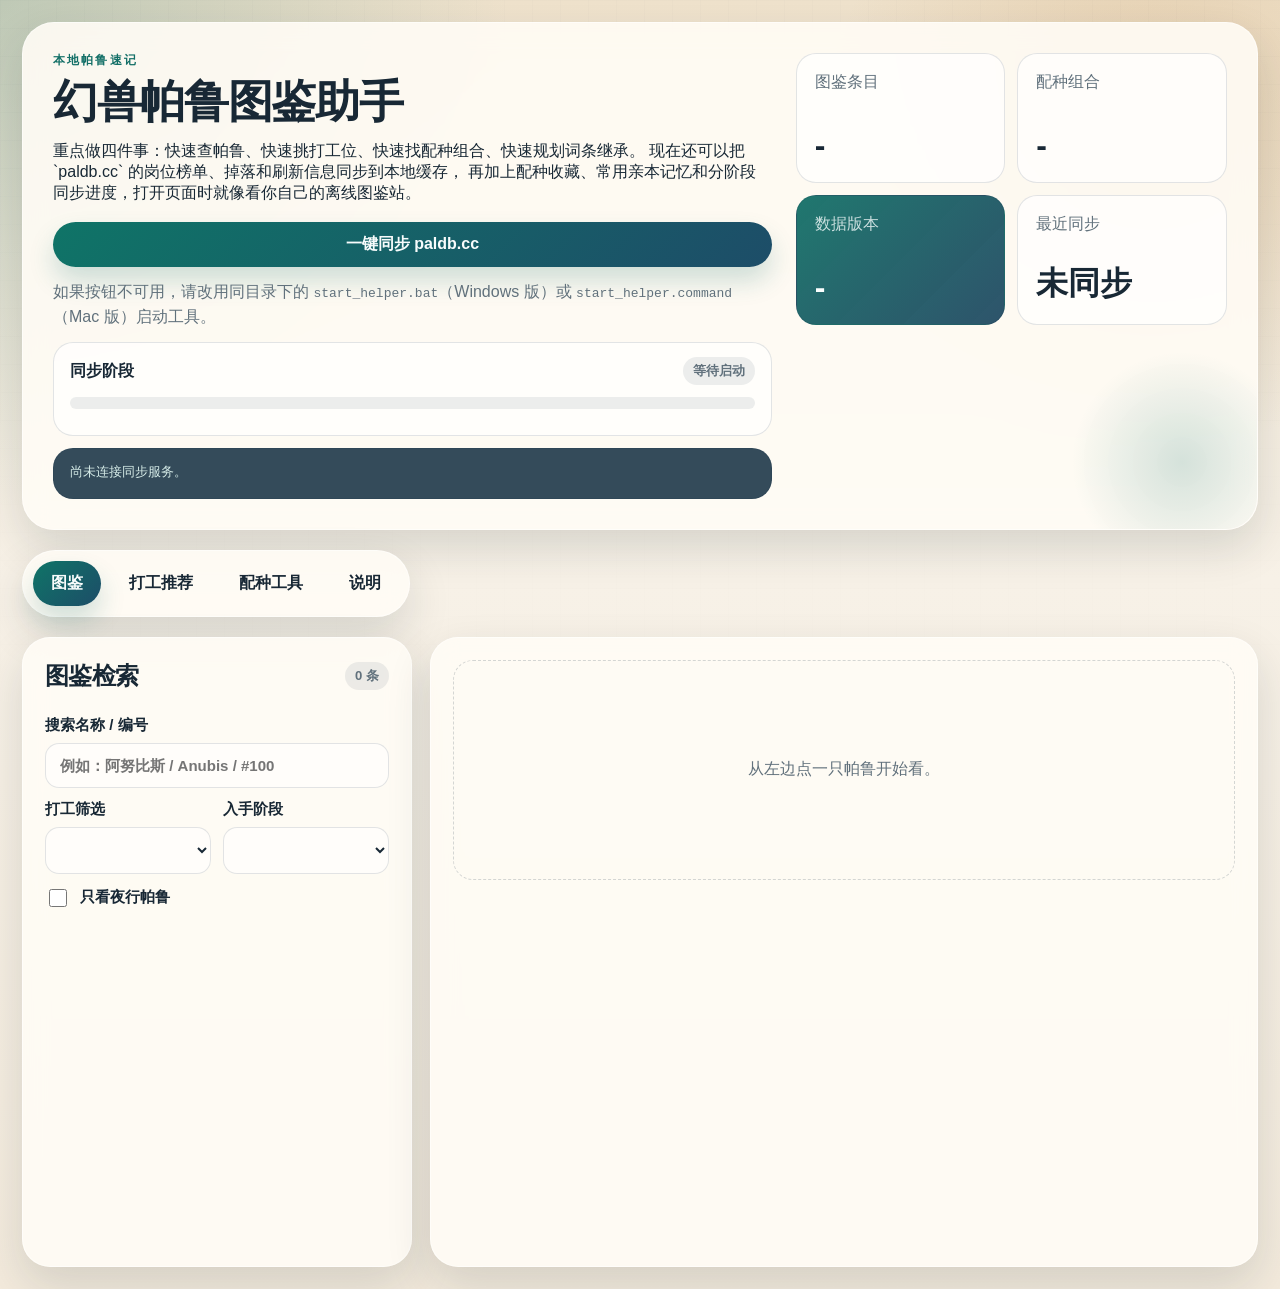
==== index.html @ 6e7c90f3 "Add Palworld desktop helper build pipeline" ====
<!DOCTYPE html>
<html lang="zh-CN">
<head>
  <meta charset="UTF-8">
  <meta name="viewport" content="width=device-width, initial-scale=1.0">
  <title>幻兽帕鲁图鉴助手</title>
  <link rel="stylesheet" href="./styles.css?v=20260331i">
</head>
<body>
  <div class="page-shell">
    <header class="hero">
      <div class="hero-copy">
        <p class="eyebrow">本地帕鲁速记</p>
        <h1>幻兽帕鲁图鉴助手</h1>
        <p>
          重点做四件事：快速查帕鲁、快速挑打工位、快速找配种组合、快速规划词条继承。
          现在还可以把 `paldb.cc` 的岗位榜单、掉落和刷新信息同步到本地缓存，
          再加上配种收藏、常用亲本记忆和分阶段同步进度，打开页面时就像看你自己的离线图鉴站。
        </p>
        <div class="hero-actions">
          <button id="sync-button" class="action-button primary" type="button">一键同步 paldb.cc</button>
          <p id="sync-help" class="field-help">
            如果按钮不可用，请改用同目录下的 <code>start_helper.bat</code>（Windows 版）或 <code>start_helper.command</code>（Mac 版）启动工具。
          </p>
          <section id="sync-progress" class="sync-progress-shell" aria-label="同步进度">
            <div class="sync-progress-head">
              <strong>同步阶段</strong>
              <span id="sync-progress-summary" class="badge">等待启动</span>
            </div>
            <div class="sync-progress-track">
              <span id="sync-progress-fill" class="sync-progress-fill"></span>
            </div>
            <div id="sync-stage-list" class="sync-stage-list"></div>
          </section>
          <pre id="sync-log" class="sync-log">尚未连接同步服务。</pre>
        </div>
      </div>
      <div class="hero-stats">
        <article class="stat-card">
          <span>图鉴条目</span>
          <strong id="meta-pal-count">-</strong>
        </article>
        <article class="stat-card">
          <span>配种组合</span>
          <strong id="meta-breed-count">-</strong>
        </article>
        <article class="stat-card accent">
          <span>数据版本</span>
          <strong id="meta-version">-</strong>
        </article>
        <article class="stat-card">
          <span>最近同步</span>
          <strong id="meta-sync-status">未同步</strong>
        </article>
      </div>
    </header>

    <nav class="tabs">
      <button class="tab-button active" data-view="dex">图鉴</button>
      <button class="tab-button" data-view="workers">打工推荐</button>
      <button class="tab-button" data-view="breeding">配种工具</button>
      <button class="tab-button" data-view="about">说明</button>
    </nav>

    <main>
      <section id="view-dex" class="view active">
        <div class="layout-two">
          <aside class="panel panel-list">
            <div class="panel-head">
              <h2>图鉴检索</h2>
              <span id="dex-count-badge" class="badge">0 条</span>
            </div>
            <div class="control-stack">
              <label>
                搜索名称 / 编号
                <input id="dex-search" type="text" placeholder="例如：阿努比斯 / Anubis / #100">
              </label>
              <div class="control-grid">
                <label>
                  打工筛选
                  <select id="dex-job-filter"></select>
                </label>
                <label>
                  入手阶段
                  <select id="dex-stage-filter"></select>
                </label>
              </div>
              <label class="checkbox-row">
                <input id="dex-night-filter" type="checkbox">
                <span>只看夜行帕鲁</span>
              </label>
            </div>
            <div id="dex-list" class="pal-list"></div>
          </aside>

          <section class="panel detail-panel">
            <div id="pal-detail" class="detail-empty">从左边点一只帕鲁开始看。</div>
          </section>
        </div>
      </section>

      <section id="view-workers" class="view">
        <div class="layout-two">
          <section class="panel">
            <div class="panel-head">
              <h2>打工推荐</h2>
              <span class="badge accent-badge">按岗位筛</span>
            </div>
            <div class="control-grid wide-gap">
              <label>
                目标岗位
                <select id="worker-job-filter"></select>
              </label>
              <label>
                当前阶段
                <select id="worker-stage-filter"></select>
              </label>
            </div>
            <label class="checkbox-row">
              <input id="worker-night-filter" type="checkbox">
              <span>夜班优先</span>
            </label>
            <p id="worker-ranking-note" class="field-help"></p>
            <div id="worker-results" class="recommend-grid"></div>
          </section>

          <aside class="panel">
            <div class="panel-head">
              <h2>牧场常用位</h2>
              <span class="badge">手动整理</span>
            </div>
            <div id="farm-specialists" class="farm-grid"></div>

            <div class="panel-subsection">
              <h3>打工思路</h3>
              <div id="work-tips" class="tip-list"></div>
            </div>
          </aside>
        </div>
      </section>

      <section id="view-breeding" class="view">
        <div class="layout-breeding">
          <section class="panel">
            <div class="panel-head">
              <h2>查目标直出组合</h2>
              <span class="badge accent-badge">精确配种表</span>
            </div>
            <div class="control-grid wide-gap">
              <label>
                目标帕鲁
                <select id="breeding-child-select"></select>
              </label>
              <label>
                结果排序
                <select id="breeding-child-sort">
                  <option value="ease">好配优先</option>
                  <option value="early">前期父母优先</option>
                  <option value="clean">避开自体优先</option>
                  <option value="favorite">收藏优先</option>
                </select>
              </label>
            </div>
            <div id="featured-targets" class="chip-row"></div>
            <div id="breeding-child-results" class="combo-grid"></div>
          </section>

          <section class="panel">
            <div class="panel-head">
              <h2>查父母会出什么</h2>
              <span class="badge">双向查</span>
            </div>
            <div class="control-grid wide-gap">
              <label>
                亲本 1
                <select id="breeding-parent-1"></select>
              </label>
              <label>
                亲本 2
                <select id="breeding-parent-2"></select>
              </label>
            </div>
            <div class="control-grid wide-gap compact-controls">
              <label>
                子代排序
                <select id="breeding-pair-sort">
                  <option value="stage">前期优先</option>
                  <option value="work">实用度优先</option>
                  <option value="number">图鉴编号</option>
                  <option value="favorite">收藏优先</option>
                </select>
              </label>
              <div class="memory-note">
                <span class="badge">本地记忆</span>
                <p class="field-help">会自动记住你常用的亲本组合，也可以把喜欢的结果单独收藏。</p>
              </div>
            </div>
            <div id="breeding-pair-results" class="pair-result"></div>

            <div class="panel-subsection">
              <div class="panel-head">
                <h3>收藏与常用</h3>
                <div class="memory-toolbar">
                  <span class="badge">本地保存</span>
                  <button id="clear-favorites" class="mini-button" type="button">清空收藏</button>
                  <button id="clear-recents" class="mini-button" type="button">清空常用</button>
                </div>
              </div>
              <div class="memory-layout">
                <section class="memory-block">
                  <h4>收藏组合</h4>
                  <div id="favorite-combos" class="memory-grid"></div>
                </section>
                <section class="memory-block">
                  <h4>常用亲本</h4>
                  <div id="recent-pairs" class="memory-grid"></div>
                </section>
              </div>
            </div>
          </section>

          <section class="panel panel-span-all">
            <div class="panel-head">
              <h2>词条继承攻略</h2>
              <span class="badge accent-badge">本地规划工具</span>
            </div>
            <div class="trait-guide-grid">
              <div class="trait-guide-inputs">
                <label>
                  目标词条
                  <textarea id="trait-target-input" rows="4" placeholder="每行一个，或用逗号分隔，例如：工匠精神，社畜，认真，节食"></textarea>
                </label>

                <div class="trait-preset-block">
                  <div class="panel-head compact-head">
                    <h3>常用模板</h3>
                    <span class="badge">一键填充</span>
                  </div>
                  <div id="trait-preset-list" class="chip-row"></div>
                </div>

                <div class="control-grid wide-gap">
                  <label>
                    毕业目标
                    <select id="trait-goal-select">
                      <option value="two">先稳 2 词条</option>
                      <option value="three">3 词条成型</option>
                      <option value="four">4 词条毕业</option>
                    </select>
                  </label>
                  <label>
                    规划方向
                    <select id="trait-role-select">
                      <option value="worker">打工</option>
                      <option value="combat">战斗</option>
                      <option value="mount">坐骑</option>
                      <option value="general">通用</option>
                    </select>
                  </label>
                </div>

                <div class="memory-toolbar">
                  <button id="trait-swap-button" class="mini-button primary" type="button">交换 A / B</button>
                  <button id="trait-clear-button" class="mini-button rose" type="button">清空攻略</button>
                </div>

                <label>
                  亲本 A 已有词条
                  <textarea id="trait-parent1-input" rows="4" placeholder="例如：工匠精神，认真"></textarea>
                </label>

                <label>
                  亲本 B 已有词条
                  <textarea id="trait-parent2-input" rows="4" placeholder="例如：社畜，节食"></textarea>
                </label>
              </div>

              <div class="trait-guide-output">
                <div id="trait-guide-summary" class="guide-card-grid"></div>
                <div id="trait-guide-steps" class="tip-list"></div>
              </div>
            </div>
          </section>
        </div>
      </section>

      <section id="view-about" class="view">
        <div class="layout-two">
          <section class="panel">
            <div class="panel-head">
              <h2>怎么用</h2>
              <span class="badge">本地离线优先</span>
            </div>
            <div class="tip-list">
              <article class="tip-card">
                <h3>图鉴页</h3>
                <p>搜名称、图鉴编号或英文名，右侧会显示打工适应性、野外等级区间，以及同步回来的刷新概览、掉落和昼夜信息。</p>
              </article>
              <article class="tip-card">
                <h3>打工推荐页</h3>
                <p>按岗位和阶段筛选；如果你跑过同步脚本，这里会优先采用 paldb.cc 的岗位榜单顺序。</p>
              </article>
              <article class="tip-card">
                <h3>配种页</h3>
                <p>既能反查“某只帕鲁怎么直出”，也能正查“这对父母会出什么”。现在还支持排序、收藏组合和常用亲本记忆。</p>
              </article>
              <article class="tip-card">
                <h3>同步数据</h3>
                <p>运行同目录下的 `sync_paldb.py`，或直接点击顶部“一键同步 paldb.cc”，就能把榜单、详情和本地地图缓存刷新到最新。</p>
              </article>
              <article class="tip-card">
                <h3>词条继承攻略</h3>
                <p>填入目标词条和两只亲本当前已有的词条后，页面会给出覆盖情况、杂词条压力、推荐亲本分工和下一步配种节奏。</p>
              </article>
            </div>
          </section>

          <section class="panel">
            <div class="panel-head">
              <h2>数据说明</h2>
              <span class="badge">来源透明</span>
            </div>
            <div id="source-list" class="source-list"></div>
            <div class="panel-subsection">
              <h3>注意</h3>
              <div class="tip-list">
                <article class="tip-card">
                  <p>如果你还没做过同步，页面会先显示本地基础数据；同步完成后会自动优先显示 paldb.cc 的刷新、掉落和岗位榜单缓存。</p>
                </article>
                <article class="tip-card">
                  <p>词条继承攻略目前是本地规划工具，侧重“拆目标、看覆盖、清杂词”，不会替你穷举所有中间代，但足够用来安排毕业路线。</p>
                </article>
              </div>
            </div>
          </section>
        </div>
      </section>
    </main>
  </div>

  <script src="./data.js?v=20260331i"></script>
  <script src="./synced-data.js?v=20260331i"></script>
  <script src="./app.js?v=20260331i"></script>
</body>
</html>
---- styles.css ----
:root {
  --bg: #f4ede1;
  --surface: rgba(255, 252, 246, 0.9);
  --surface-strong: #fffdfa;
  --line: rgba(17, 45, 64, 0.12);
  --text: #182835;
  --muted: #61717c;
  --teal: #126f67;
  --teal-soft: rgba(18, 111, 103, 0.12);
  --amber: #bc7d2f;
  --amber-soft: rgba(188, 125, 47, 0.14);
  --rose: #b25a52;
  --rose-soft: rgba(178, 90, 82, 0.16);
  --ink: #113243;
  --shadow: 0 18px 45px rgba(24, 40, 53, 0.14);
  --radius-xl: 28px;
  --radius-lg: 20px;
  --radius-md: 14px;
  --radius-sm: 10px;
}

* {
  box-sizing: border-box;
}

html {
  scroll-behavior: smooth;
}

body {
  margin: 0;
  min-height: 100vh;
  color: var(--text);
  font-family: "Avenir Next", "Trebuchet MS", "PingFang SC", "Microsoft YaHei", sans-serif;
  background:
    radial-gradient(circle at top left, rgba(18, 111, 103, 0.22), transparent 28%),
    radial-gradient(circle at 90% 10%, rgba(188, 125, 47, 0.2), transparent 20%),
    linear-gradient(180deg, #efe2cc 0%, #f7f1e7 45%, #f3eadc 100%);
}

body::before {
  content: "";
  position: fixed;
  inset: 0;
  pointer-events: none;
  background-image:
    linear-gradient(rgba(17, 45, 64, 0.03) 1px, transparent 1px),
    linear-gradient(90deg, rgba(17, 45, 64, 0.03) 1px, transparent 1px);
  background-size: 28px 28px;
  mask-image: linear-gradient(180deg, rgba(0, 0, 0, 0.4), transparent 88%);
}

.page-shell {
  position: relative;
  z-index: 1;
  display: grid;
  gap: 20px;
  padding: 22px;
}

.hero,
.panel,
.tabs {
  background: var(--surface);
  backdrop-filter: blur(12px);
  border: 1px solid rgba(255, 255, 255, 0.48);
  box-shadow: var(--shadow);
}

.hero {
  display: grid;
  grid-template-columns: minmax(0, 1.5fr) minmax(280px, 0.9fr);
  gap: 24px;
  border-radius: 32px;
  padding: 30px;
  overflow: hidden;
}

.hero::after {
  content: "";
  position: absolute;
  right: -40px;
  bottom: -48px;
  width: 230px;
  height: 230px;
  border-radius: 50%;
  background: radial-gradient(circle, rgba(18, 111, 103, 0.18), transparent 68%);
}

.hero-copy,
.hero-stats {
  position: relative;
  z-index: 1;
}

.hero-actions {
  display: grid;
  gap: 12px;
  margin-top: 18px;
  max-width: 720px;
}

.eyebrow {
  margin: 0 0 10px;
  color: var(--teal);
  text-transform: uppercase;
  letter-spacing: 0.18em;
  font-size: 0.74rem;
  font-weight: 700;
}

.hero h1,
.panel h2,
.panel h3,
.pal-title h2 {
  margin: 0;
  font-weight: 700;
  letter-spacing: -0.03em;
}

.hero h1 {
  font-size: clamp(2.1rem, 3.5vw, 3.4rem);
  line-height: 1.02;
}

.hero p:last-child,
.tip-card p,
.source-item p,
.detail-copy,
.stat-card span,
.badge,
.field-help,
.subtext {
  color: var(--muted);
}

.hero-stats {
  display: grid;
  grid-template-columns: repeat(2, minmax(0, 1fr));
  gap: 12px;
  align-content: start;
}

.stat-card {
  min-height: 130px;
  padding: 18px;
  border-radius: var(--radius-lg);
  background: rgba(255, 255, 255, 0.7);
  border: 1px solid var(--line);
  display: grid;
  align-content: space-between;
  gap: 12px;
}

.stat-card strong {
  font-size: clamp(1.4rem, 3vw, 2rem);
}

.stat-card.accent {
  background: linear-gradient(135deg, rgba(18, 111, 103, 0.94), rgba(28, 69, 94, 0.92));
  color: #fbffff;
}

.stat-card.accent span {
  color: rgba(250, 255, 255, 0.78);
}

.tabs {
  display: flex;
  gap: 10px;
  padding: 10px;
  border-radius: 999px;
  width: fit-content;
}

.tab-button,
.chip-button,
.action-button,
select,
input,
textarea {
  font: inherit;
}

.tab-button,
.chip-button,
.action-button {
  appearance: none;
  border: none;
  border-radius: 999px;
  cursor: pointer;
  transition: transform 160ms ease, background 160ms ease, box-shadow 160ms ease;
}

.tab-button {
  padding: 12px 18px;
  background: transparent;
  color: var(--text);
  font-weight: 700;
}

.tab-button.active {
  background: linear-gradient(135deg, #0f7467, #1d4d68);
  color: #f8fcfc;
  box-shadow: 0 14px 26px rgba(18, 111, 103, 0.2);
}

.view {
  display: none;
}

.view.active {
  display: block;
  animation: rise 180ms ease;
}

.layout-two,
.layout-breeding {
  display: grid;
  gap: 18px;
}

.layout-two {
  grid-template-columns: 390px minmax(0, 1fr);
}

.layout-breeding {
  grid-template-columns: 1.1fr 0.9fr;
}

.panel {
  border-radius: var(--radius-xl);
  padding: 22px;
}

.panel-list {
  min-height: 70vh;
  display: grid;
  grid-template-rows: auto auto minmax(0, 1fr);
  gap: 14px;
}

.panel-head {
  display: flex;
  justify-content: space-between;
  align-items: center;
  gap: 10px;
  margin-bottom: 10px;
}

.badge,
.accent-badge {
  display: inline-flex;
  align-items: center;
  justify-content: center;
  min-height: 28px;
  padding: 4px 10px;
  border-radius: 999px;
  background: rgba(17, 45, 64, 0.08);
  font-size: 0.82rem;
  font-weight: 700;
}

.accent-badge {
  background: var(--teal-soft);
  color: var(--teal);
}

.control-stack,
.tip-list,
.source-list {
  display: grid;
  gap: 12px;
}

.control-grid {
  display: grid;
  grid-template-columns: repeat(2, minmax(0, 1fr));
  gap: 12px;
}

.control-grid.wide-gap {
  gap: 14px;
}

label {
  display: grid;
  gap: 8px;
  font-size: 0.94rem;
  font-weight: 600;
}

input,
select,
textarea {
  width: 100%;
  border-radius: var(--radius-md);
  border: 1px solid var(--line);
  background: var(--surface-strong);
  color: var(--text);
  padding: 13px 14px;
}

input:focus,
select:focus,
textarea:focus {
  outline: none;
  border-color: rgba(18, 111, 103, 0.44);
  box-shadow: 0 0 0 4px rgba(18, 111, 103, 0.1);
}

textarea {
  min-height: 112px;
  resize: vertical;
  line-height: 1.6;
}

.checkbox-row {
  display: flex;
  align-items: center;
  gap: 10px;
}

.checkbox-row input {
  width: 18px;
  height: 18px;
  padding: 0;
}

.pal-list,
.recommend-grid,
.combo-grid,
.farm-grid {
  display: grid;
  gap: 12px;
}

.field-help {
  margin: 0;
  line-height: 1.6;
}

.sync-progress-shell {
  display: grid;
  gap: 12px;
  padding: 14px 16px;
  border-radius: var(--radius-lg);
  border: 1px solid var(--line);
  background: rgba(255, 255, 255, 0.68);
}

.sync-progress-head {
  display: flex;
  justify-content: space-between;
  align-items: center;
  gap: 12px;
}

.sync-progress-track {
  position: relative;
  overflow: hidden;
  min-height: 12px;
  border-radius: 999px;
  background: rgba(17, 45, 64, 0.08);
}

.sync-progress-fill {
  display: block;
  height: 12px;
  width: 0%;
  border-radius: inherit;
  background: linear-gradient(90deg, #0f7467, #c28a33);
  box-shadow: 0 8px 18px rgba(18, 111, 103, 0.2);
  transition: width 220ms ease;
}

.sync-stage-list {
  display: grid;
  grid-template-columns: repeat(auto-fit, minmax(120px, 1fr));
  gap: 10px;
}

.sync-stage {
  display: grid;
  gap: 6px;
  padding: 10px 12px;
  border-radius: 16px;
  border: 1px solid rgba(17, 45, 64, 0.08);
  background: rgba(17, 45, 64, 0.04);
}

.sync-stage strong {
  font-size: 0.88rem;
}

.sync-stage small {
  color: var(--muted);
  line-height: 1.45;
}

.sync-stage-meter {
  overflow: hidden;
  min-height: 7px;
  border-radius: 999px;
  background: rgba(17, 45, 64, 0.08);
}

.sync-stage-meter span {
  display: block;
  height: 7px;
  width: 0%;
  border-radius: inherit;
  background: linear-gradient(90deg, rgba(18, 111, 103, 0.9), rgba(29, 77, 104, 0.9));
  transition: width 220ms ease;
}

.sync-stage.completed {
  background: rgba(18, 111, 103, 0.1);
  border-color: rgba(18, 111, 103, 0.18);
}

.sync-stage.active {
  background: rgba(188, 125, 47, 0.1);
  border-color: rgba(188, 125, 47, 0.2);
}

.sync-stage.pending {
  background: rgba(17, 45, 64, 0.03);
}

.sync-stage.failed {
  background: rgba(178, 90, 82, 0.1);
  border-color: rgba(178, 90, 82, 0.22);
}

.sync-stage.failed .sync-stage-meter span {
  background: linear-gradient(90deg, rgba(178, 90, 82, 0.9), rgba(225, 142, 108, 0.88));
}

.sync-stage.active {
  background: rgba(188, 125, 47, 0.12);
  border-color: rgba(188, 125, 47, 0.24);
}

.sync-stage.pending {
  opacity: 0.82;
}

.pal-list {
  overflow: auto;
  padding-right: 4px;
}

.pal-card,
.worker-card,
.combo-card,
.tip-card,
.source-item,
.farm-card,
.pair-card {
  border-radius: var(--radius-lg);
  border: 1px solid var(--line);
  background: rgba(255, 255, 255, 0.7);
}

.pal-card {
  padding: 14px 14px 15px;
  cursor: pointer;
  transition: transform 160ms ease, box-shadow 160ms ease, border-color 160ms ease;
}

.pal-card:hover,
.worker-card:hover,
.combo-card:hover,
.farm-card:hover,
.pair-card:hover,
.chip-button:hover,
.action-button:hover {
  transform: translateY(-1px);
}

.pal-card.active {
  border-color: rgba(18, 111, 103, 0.44);
  box-shadow: 0 12px 22px rgba(18, 111, 103, 0.12);
}

.pal-card-body,
.media-row {
  display: flex;
  gap: 12px;
  align-items: center;
}

.media-row.start {
  align-items: flex-start;
}

.thumb,
.thumb-sm,
.thumb-lg {
  object-fit: contain;
  border-radius: 18px;
  border: 1px solid rgba(17, 45, 64, 0.1);
  background:
    radial-gradient(circle at top, rgba(255, 255, 255, 0.96), rgba(235, 241, 238, 0.9)),
    linear-gradient(180deg, rgba(18, 111, 103, 0.08), rgba(188, 125, 47, 0.04));
  box-shadow: inset 0 1px 0 rgba(255, 255, 255, 0.6);
  flex: none;
}

.thumb {
  width: 72px;
  height: 72px;
  padding: 8px;
}

.thumb-sm {
  width: 42px;
  height: 42px;
  padding: 4px;
  border-radius: 14px;
}

.thumb-lg {
  width: 124px;
  height: 124px;
  padding: 10px;
  border-radius: 24px;
}

.title-block {
  display: grid;
  gap: 6px;
  min-width: 0;
}

.title-block strong,
.title-block h2,
.title-block small {
  word-break: break-word;
}

.rank-tag {
  background: linear-gradient(135deg, rgba(18, 111, 103, 0.16), rgba(29, 77, 104, 0.1));
  color: var(--teal);
}

.pal-card-title,
.worker-title,
.combo-title,
.pair-title {
  display: flex;
  justify-content: space-between;
  align-items: flex-start;
  gap: 12px;
}

.pal-card-title strong,
.worker-title strong,
.combo-title strong,
.pair-title strong {
  font-size: 1rem;
}

.subtext,
.detail-copy,
.work-meta,
.source-item p,
.pair-note {
  line-height: 1.6;
}

.tag-row,
.chip-row,
.work-chip-row {
  display: flex;
  flex-wrap: wrap;
  gap: 8px;
}

.tag,
.work-chip,
.chip-button {
  display: inline-flex;
  align-items: center;
  gap: 6px;
  min-height: 28px;
  padding: 5px 10px;
  border-radius: 999px;
  background: rgba(17, 45, 64, 0.06);
  color: var(--text);
  font-size: 0.82rem;
  font-weight: 700;
}

.element-tag {
  background: rgba(188, 125, 47, 0.12);
  color: #8a5617;
}

.work-chip {
  background: var(--teal-soft);
  color: var(--teal);
}

.chip-button {
  border: 1px solid transparent;
}

.chip-button.active {
  border-color: rgba(18, 111, 103, 0.4);
  background: rgba(18, 111, 103, 0.16);
}

.detail-empty,
.pair-result-empty,
.list-empty {
  min-height: 220px;
  display: grid;
  place-items: center;
  text-align: center;
  border: 1px dashed rgba(17, 45, 64, 0.18);
  border-radius: var(--radius-lg);
  color: var(--muted);
  padding: 24px;
}

.detail-panel {
  min-height: 70vh;
}

.pal-detail-shell {
  display: grid;
  gap: 18px;
}

.pal-title {
  display: flex;
  gap: 18px;
  align-items: flex-start;
  justify-content: space-between;
  flex-wrap: wrap;
}

.pal-title small {
  color: var(--muted);
  font-size: 0.92rem;
}

.info-grid {
  display: grid;
  grid-template-columns: repeat(2, minmax(0, 1fr));
  gap: 14px;
}

.info-card {
  border-radius: var(--radius-lg);
  padding: 16px;
  background: rgba(255, 255, 255, 0.72);
  border: 1px solid var(--line);
}

.info-card h3 {
  margin-bottom: 10px;
  font-size: 1rem;
}

.action-row {
  display: flex;
  flex-wrap: wrap;
  gap: 10px;
}

.panel-span-all {
  grid-column: 1 / -1;
}

.compact-note {
  margin-top: 8px;
}

.action-button {
  display: inline-flex;
  align-items: center;
  justify-content: center;
  gap: 8px;
  min-height: 44px;
  padding: 12px 18px;
  font-weight: 700;
  text-decoration: none;
}

.action-button.primary {
  background: linear-gradient(135deg, #0f7467, #1d4d68);
  color: #f8fcfc;
  box-shadow: 0 14px 26px rgba(18, 111, 103, 0.2);
}

.action-button.secondary {
  background: rgba(17, 45, 64, 0.08);
  color: var(--text);
}

.action-button.subtle {
  background: transparent;
  border: 1px solid rgba(17, 45, 64, 0.12);
  color: var(--text);
}

.action-button.ghost {
  background: rgba(17, 45, 64, 0.04);
  color: var(--muted);
  border: 1px solid rgba(17, 45, 64, 0.08);
}

.worker-card,
.combo-card,
.farm-card,
.pair-card,
.tip-card,
.source-item {
  padding: 16px;
  display: grid;
  gap: 10px;
}

.recommend-grid {
  margin-top: 14px;
}

.combo-card {
  border-left: 4px solid rgba(18, 111, 103, 0.3);
}

.combo-card.is-favorite,
.pair-card.is-favorite,
.memory-card.is-favorite {
  border-color: rgba(188, 125, 47, 0.35);
  box-shadow: 0 10px 22px rgba(188, 125, 47, 0.12);
}

.combo-parents,
.pair-card {
  display: grid;
  gap: 8px;
}

.combo-parent-card {
  display: flex;
  align-items: center;
  gap: 10px;
  padding: 10px 12px;
  border-radius: 16px;
  background: rgba(17, 45, 64, 0.04);
}

.parent-line {
  display: flex;
  align-items: center;
  gap: 8px;
  flex-wrap: wrap;
}

.gender-badge {
  background: var(--amber-soft);
  color: #8a5617;
}

.source-item a,
.action-button.linkish {
  color: var(--teal);
}

.compact-controls {
  margin-top: 12px;
}

.sync-log {
  margin: 0;
  max-height: 180px;
  overflow: auto;
  padding: 14px 16px;
  border-radius: var(--radius-lg);
  border: 1px solid var(--line);
  background: rgba(17, 45, 64, 0.85);
  color: #d6ece8;
  font: 0.84rem/1.55 "SFMono-Regular", "Consolas", monospace;
  white-space: pre-wrap;
}

.memory-note {
  display: grid;
  gap: 8px;
  align-content: center;
}

.memory-toolbar {
  display: flex;
  flex-wrap: wrap;
  align-items: center;
  justify-content: flex-end;
  gap: 8px;
}

.map-switch {
  display: flex;
  flex-wrap: wrap;
  gap: 8px;
  margin-top: 14px;
}

.map-embed-shell {
  margin-top: 12px;
  border-radius: 18px;
  overflow: hidden;
  border: 1px solid rgba(17, 45, 64, 0.12);
  background: rgba(17, 45, 64, 0.06);
}

.map-frame {
  width: 100%;
  min-height: 430px;
  border: 0;
  background: rgba(255, 255, 255, 0.7);
}

.worker-list {
  display: grid;
  gap: 12px;
}

.info-list {
  display: grid;
  gap: 10px;
  margin-top: 12px;
}

.info-line {
  display: grid;
  gap: 4px;
  padding: 10px 12px;
  border-radius: 14px;
  background: rgba(17, 45, 64, 0.04);
  border: 1px solid rgba(17, 45, 64, 0.06);
}

.info-line strong {
  font-size: 0.95rem;
}

.inline-muted {
  color: var(--muted);
  font-size: 0.9rem;
}

.panel-subsection {
  margin-top: 20px;
  display: grid;
  gap: 12px;
}

.memory-layout,
.trait-guide-grid,
.guide-card-grid {
  display: grid;
  gap: 14px;
}

.memory-layout,
.trait-guide-grid {
  grid-template-columns: repeat(2, minmax(0, 1fr));
}

.memory-block,
.memory-card,
.guide-card {
  display: grid;
  gap: 10px;
  padding: 14px;
  border-radius: var(--radius-lg);
  border: 1px solid var(--line);
  background: rgba(255, 255, 255, 0.7);
}

.memory-block h4,
.guide-card h4 {
  margin: 0;
}

.memory-grid {
  display: grid;
  gap: 10px;
}

.memory-card-head {
  display: flex;
  justify-content: space-between;
  align-items: flex-start;
  gap: 10px;
}

.memory-card p,
.guide-card p {
  margin: 0;
  color: var(--muted);
  line-height: 1.6;
}

.mini-button {
  appearance: none;
  border: 1px solid rgba(17, 45, 64, 0.12);
  border-radius: 999px;
  background: rgba(17, 45, 64, 0.04);
  color: var(--text);
  padding: 8px 12px;
  font: inherit;
  font-size: 0.82rem;
  font-weight: 700;
  cursor: pointer;
}

.mini-button.primary {
  background: var(--teal-soft);
  color: var(--teal);
  border-color: rgba(18, 111, 103, 0.16);
}

.mini-button.rose {
  background: var(--rose-soft);
  color: var(--rose);
  border-color: rgba(178, 90, 82, 0.16);
}

.trait-guide-inputs,
.trait-guide-output,
.trait-preset-block {
  display: grid;
  gap: 12px;
}

.guide-card-grid {
  grid-template-columns: repeat(3, minmax(0, 1fr));
}

.guide-card strong {
  font-size: 1.6rem;
  letter-spacing: -0.04em;
}

.compact-head {
  margin-bottom: 0;
}

.helper-list {
  display: grid;
  gap: 10px;
}

.helper-list .tip-card {
  padding: 14px 16px;
}

@keyframes rise {
  from {
    opacity: 0;
    transform: translateY(8px);
  }

  to {
    opacity: 1;
    transform: translateY(0);
  }
}

@media (max-width: 1180px) {
  .hero,
  .layout-two,
  .layout-breeding {
    grid-template-columns: 1fr;
  }

  .panel-span-all {
    grid-column: auto;
  }

  .memory-layout,
  .trait-guide-grid,
  .guide-card-grid {
    grid-template-columns: 1fr;
  }

  .panel-list,
  .detail-panel {
    min-height: auto;
  }
}

@media (max-width: 760px) {
  .page-shell {
    padding: 14px;
  }

  .tabs {
    width: 100%;
    overflow: auto;
  }

  .memory-toolbar {
    justify-content: flex-start;
  }

  .hero {
    padding: 22px;
  }

  .hero-stats,
  .control-grid,
  .info-grid {
    grid-template-columns: 1fr;
  }
}
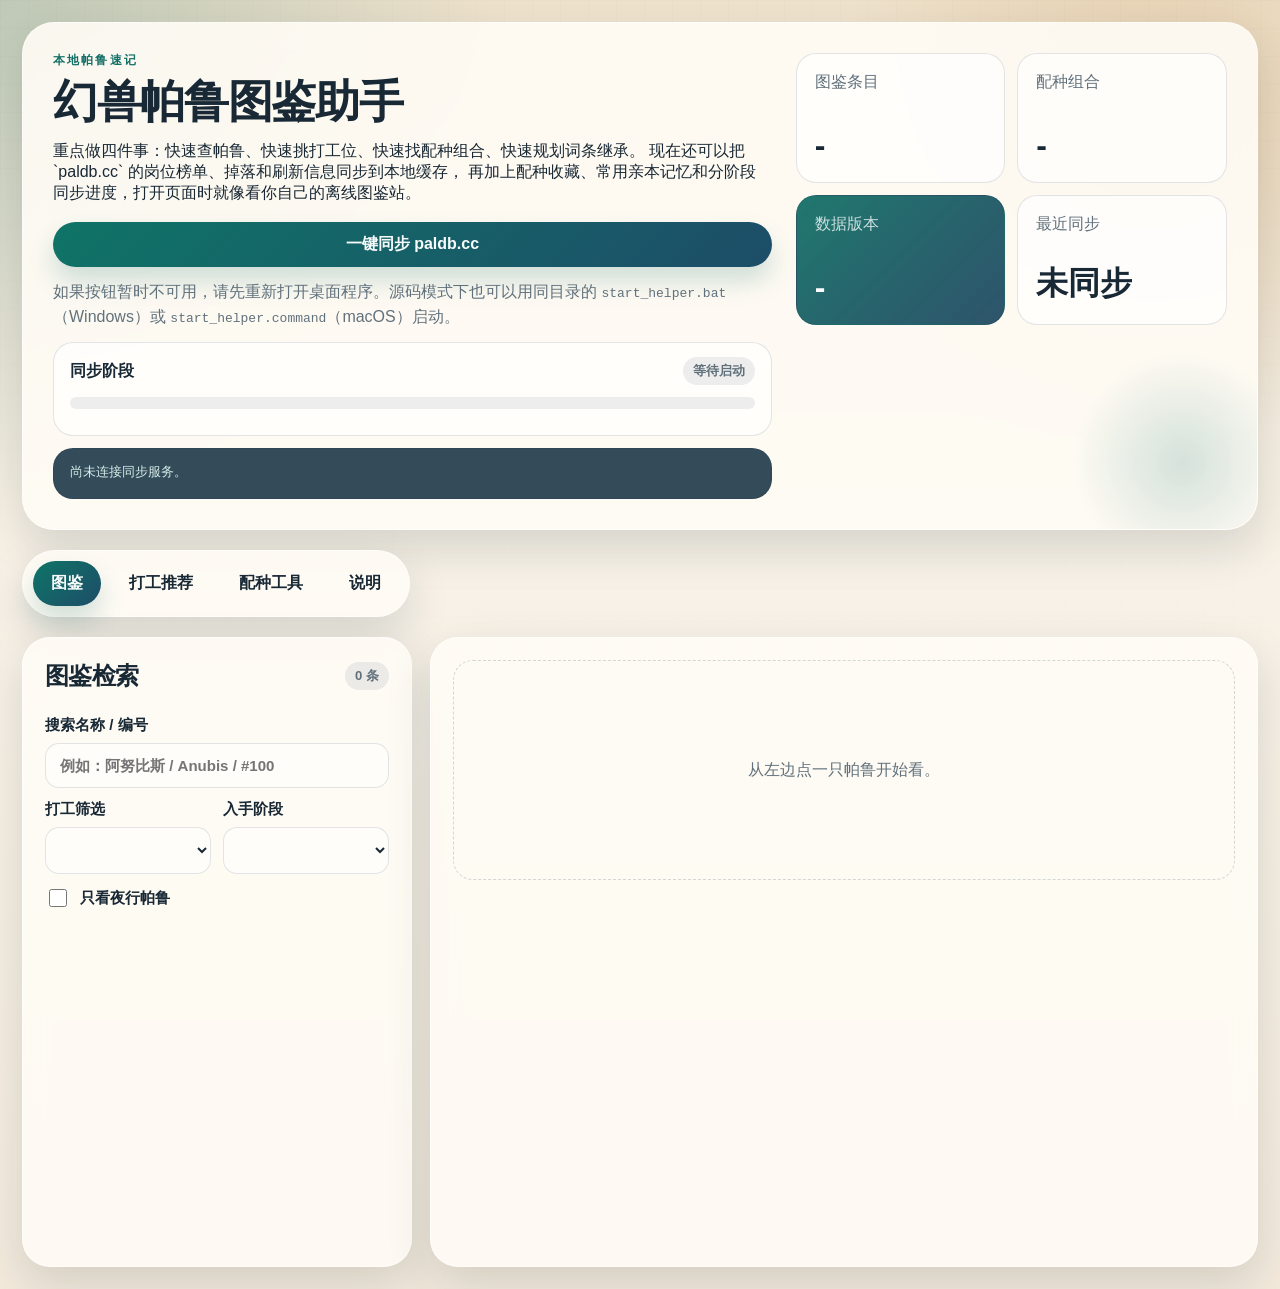
==== commit 95dda2f8: "Harden Windows desktop startup" ====
--- a/index.html
+++ b/index.html
@@ -20,7 +20,7 @@
         <div class="hero-actions">
           <button id="sync-button" class="action-button primary" type="button">一键同步 paldb.cc</button>
           <p id="sync-help" class="field-help">
-            如果按钮不可用，请改用同目录下的 <code>start_helper.bat</code>（Windows 版）或 <code>start_helper.command</code>（Mac 版）启动工具。
+            如果按钮暂时不可用，请先重新打开桌面程序。源码模式下也可以用同目录的 <code>start_helper.bat</code>（Windows）或 <code>start_helper.command</code>（macOS）启动。
           </p>
           <section id="sync-progress" class="sync-progress-shell" aria-label="同步进度">
             <div class="sync-progress-head">
